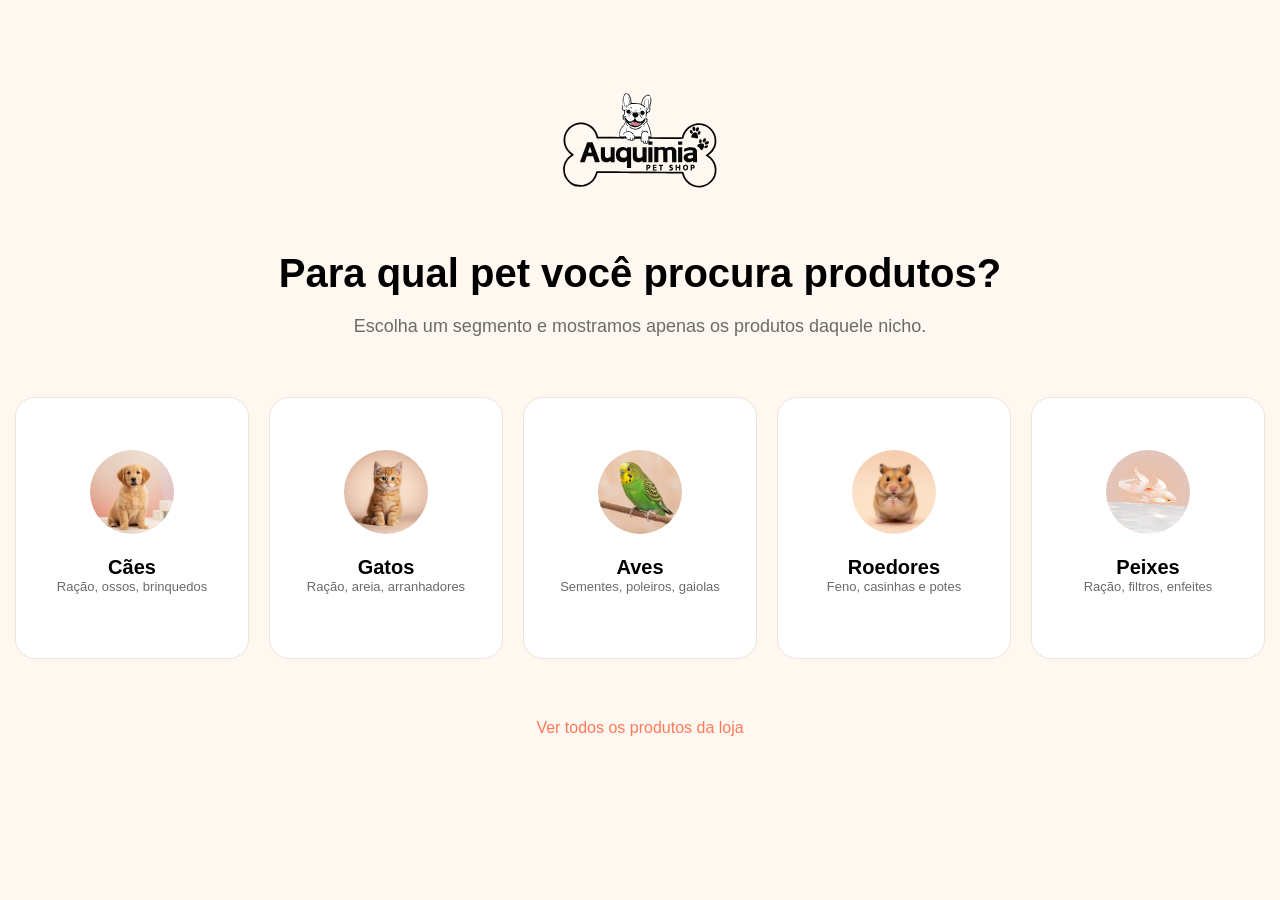
==== index.html @ 4e41d106 "Primeiro commit Pagina inicial de seleção" ====
<!DOCTYPE html>

<html lang="en">
<head>
    <meta charset="UTF-8">
    <meta name="viewport" content="width=device-width, initial-scale=1.0">
    <title>Auquimia - Seleção</title>
    <link rel="stylesheet" href="css/main.css">
    <link rel="stylesheet" href="css/cards.css">
    <link rel="shortcut icon" href="img/paw.svg" type="image/x-icon">
</head>
<body>
    <!-- <p id="header"> </p> -->

    <div class="logo_selc"><img src="img/auquimia-pet-shop.svg" alt=""></div>
    <div class="space20"></div>
    <div class="tituloGrande">Para qual pet você procura produtos?</div>
    <div class="textocinza">Escolha um segmento e mostramos apenas os produtos daquele nicho.</div>
    <div class="space20"></div>
    <div id="cardSelec">
        <div class="card"><img src="img/icones_selec/caes.png" alt="">
        <div>
            <div class="subtitulo">Cães</div>
            <div class="miniText">Ração, ossos, brinquedos</div>
        </div><div class="invzArr">›</div>
        </div>
        <div class="card"><img src="img/icones_selec/gatos.png" alt="">
        <div>
            <div class="subtitulo">Gatos</div>
            <div class="miniText">Ração, areia, arranhadores</div>
        </div><div class="invzArr">›</div>
        </div>
        <div class="card"><img src="img/icones_selec/aves.png" alt="">
        <div>
            <div class="subtitulo">Aves</div>
            <div class="miniText">Sementes, poleiros, gaiolas</div>
        </div><div class="invzArr">›</div>
        </div>
        <div class="card"><img src="img/icones_selec/roedores.png" alt="">
        <div>
            <div class="subtitulo">Roedores</div>
            <div class="miniText">Feno, casinhas e potes</div>
        </div><div class="invzArr">›</div>
        </div>
        <div class="card"><img src="img/icones_selec/peixes.jpg" alt="">
        <div>
            <div class="subtitulo">Peixes</div>
            <div class="miniText">Ração, filtros, enfeites</div>
        </div><div class="invzArr">›</div>
        </div>
    </div>
    <div class="space20"></div>
    <div class="textoOrange">Ver todos os produtos da loja</div>
    <!-- <p id="footer"> </p> -->
    <!-- <script src="js/headerFooter.js"></script> -->
</body>
</html>
---- css/main.css ----
:root{
    --preto:     #141414;
    --coral:     #ff7a59;
    --coralEsc:  #e85c3a;
    --areia:     #fff8f0;
    --branco:    #ffffff;
    --borda:     #ede4da;
    --texto:     #2b2b2b;
    --textoSuav: #6b6b6b;
    --verde:     #2ec4b6;

}
body{
    background-color: var(--areia);
    margin: 0;
    font-family: "Inter", sans-serif;
    display: flex;
    flex-direction: column;
    justify-content: center;
    align-items: center;
    padding: 90px 80px;
    gap: 20px;
    position: relative;
}
.tituloGrande{
    font-size: 40px;
    font-weight: bold;
}
.tituloSecao{
    font-size: 28px;
    font-weight: bold;
}
.subtitulo{
    font-size: 20px;
    font-weight: 600;
}
.textocinza{
    font-size: 18px;
    color: var(--textoSuav);
}
.miniText{
    color: var(--textoSuav);
    font-size: 13px;
}
.textoOrange{
    font-size: 16px;
    color: var(--coral);
}
.logo_selc {
    display: flex;
    justify-content: center;
    
    & img{
        width: 160px;
        height: 101px;
    }
}


.space20{
    height: 20px;
    width:  0px;
}
@font-face {
    font-family: 'sl';
    src: url('/fontes/speedlines.ttf') format('truetype');
    font-weight: normal;
    font-style: normal;
    font-display: swap;
}

#header, #footer {
    margin:0;
    background-color: #898989;
    padding: 25px 0;
    & .logo{
        display: flex;
        align-items: center;
        & img{
            height: 40px;
            };
        padding-left: 20px;
        font-family: 'sl';
        font-size: 50px;
        };
}

#footer{

}
---- css/cards.css ----
#cardSelec{
    display: flex;
    flex-direction: row;
    gap: 20px;
}
body{
    overflow-x: hidden;
}
.card{
    background-color: var(--branco);
    width: 200px;
    height: 224px;
    border-radius: 20px;
    border-style: solid;
    border-color:var(--borda);
    border-width: 1px;
    padding: 12px 16px 24px;
    display: flex;
    flex-direction: column;
    justify-content: center;
    align-items: center;
    gap: 10px;
    flex-shrink: 0;
    & img{
        width: 84px; height: 84px;
        margin-bottom: 12px;
        border-radius: 50%;
    }
    & .subtitulo, .miniText{
        display: flex;
        flex-direction: column;
        justify-content: center;
        align-items: center;
    }
}
.invzArr{
    display: none;
}
@media (max-width: 1255px) {
    #cardSelec{
        width: 90vw;
        flex-direction: row;
        flex-wrap: wrap;
        gap: 12px;
        justify-content:Center;
    }
    #card{
        flex-shrink: 1;
    }
}




@media (max-width: 600px) {
    #cardSelec{
        width: 90vw;
        flex-direction: column;
        gap: 12px;
        justify-content:Center;
    }
    .card{
    width: auto;
    height: 78px;
    border-radius: 16px;
    padding: 12px 0px 12px 16px;
    display: flex;
    flex-direction: row;
    justify-content:left;
    align-items: center;
    gap: 14px;
    flex-shrink: 1;
        & img{
            width: 54px; height: 54px;
            margin-bottom: 12px;
            border-radius: 50%;
        }
    }
    .invzArr{
        display:inline;
        margin-left: auto;
        margin-right: 20px;
        font-size: 24px;
        font-weight: 600;
        color: #C9BFB5;
    }
}
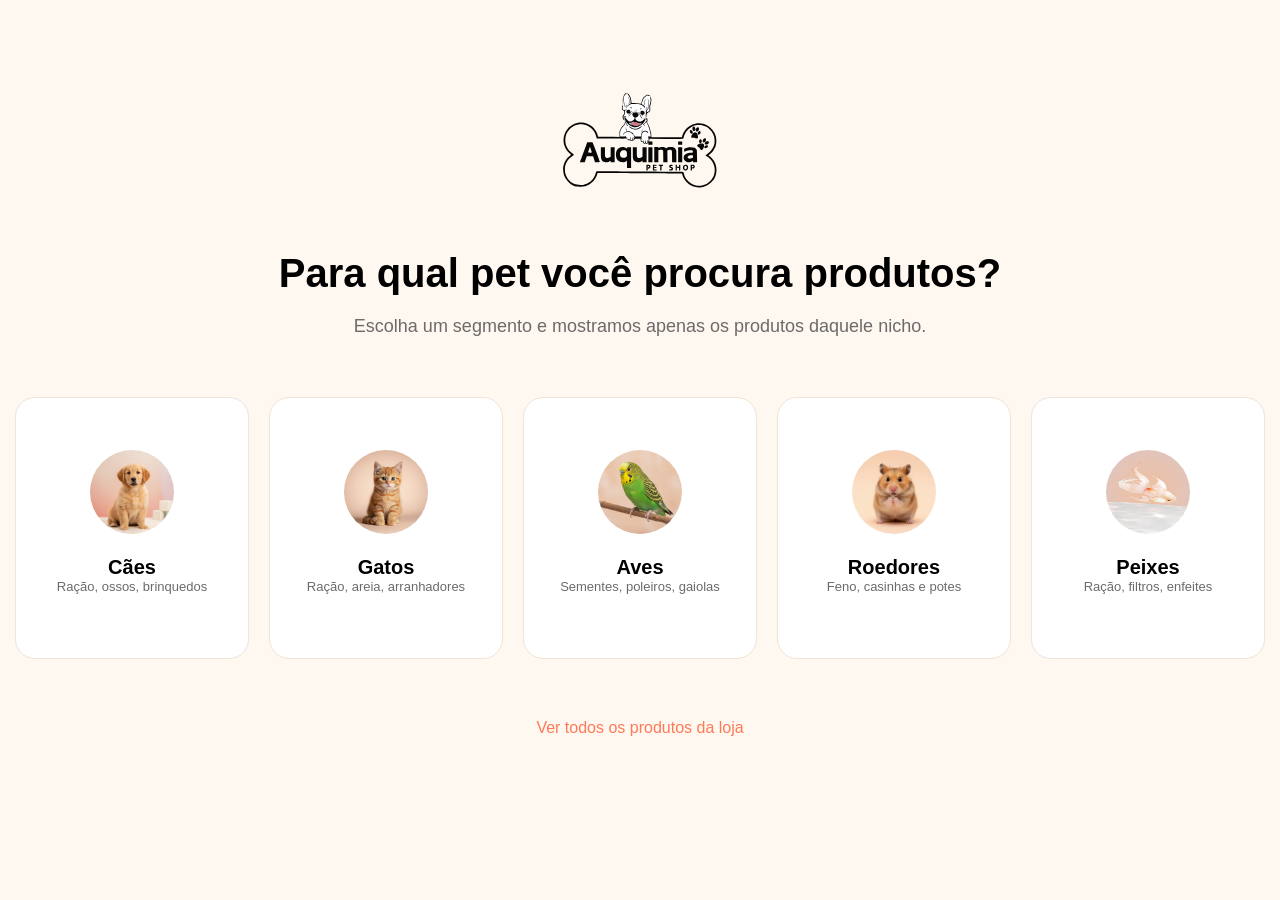
==== commit 651eeb9a: "Javascript para troca de paginas" ====
--- a/index.html
+++ b/index.html
@@ -18,31 +18,31 @@
     <div class="textocinza">Escolha um segmento e mostramos apenas os produtos daquele nicho.</div>
     <div class="space20"></div>
     <div id="cardSelec">
-        <div class="card"><img src="img/icones_selec/caes.png" alt="">
+        <div class="card" onclick="produtos('cao')"><img src="img/icones_selec/caes.png" alt="">
         <div>
             <div class="subtitulo">Cães</div>
             <div class="miniText">Ração, ossos, brinquedos</div>
         </div><div class="invzArr">›</div>
         </div>
-        <div class="card"><img src="img/icones_selec/gatos.png" alt="">
+        <div class="card" onclick="produtos('gato')"><img src="img/icones_selec/gatos.png" alt="">
         <div>
             <div class="subtitulo">Gatos</div>
             <div class="miniText">Ração, areia, arranhadores</div>
         </div><div class="invzArr">›</div>
         </div>
-        <div class="card"><img src="img/icones_selec/aves.png" alt="">
+        <div class="card" onclick="produtos('ave')"><img src="img/icones_selec/aves.png" alt="">
         <div>
             <div class="subtitulo">Aves</div>
             <div class="miniText">Sementes, poleiros, gaiolas</div>
         </div><div class="invzArr">›</div>
         </div>
-        <div class="card"><img src="img/icones_selec/roedores.png" alt="">
+        <div class="card" onclick="produtos('roedor')"><img src="img/icones_selec/roedores.png" alt="">
         <div>
             <div class="subtitulo">Roedores</div>
             <div class="miniText">Feno, casinhas e potes</div>
         </div><div class="invzArr">›</div>
         </div>
-        <div class="card"><img src="img/icones_selec/peixes.jpg" alt="">
+        <div class="card" onclick="produtos('peixe')"><img src="img/icones_selec/peixes.jpg" alt="">
         <div>
             <div class="subtitulo">Peixes</div>
             <div class="miniText">Ração, filtros, enfeites</div>
@@ -50,8 +50,7 @@
         </div>
     </div>
     <div class="space20"></div>
-    <div class="textoOrange">Ver todos os produtos da loja</div>
-    <!-- <p id="footer"> </p> -->
-    <!-- <script src="js/headerFooter.js"></script> -->
+    <div class="textoOrange" onclick="produtos('todos')">Ver todos os produtos da loja</div>
+    <script src="js/prods.js"></script>
 </body>
 </html>
--- a/css/main.css
+++ b/css/main.css
@@ -18,9 +18,7 @@
     flex-direction: column;
     justify-content: center;
     align-items: center;
-    padding: 90px 80px;
-    gap: 20px;
-    position: relative;
+
 }
 .tituloGrande{
     font-size: 40px;
@@ -36,6 +34,11 @@
 }
 .textocinza{
     font-size: 18px;
+    color: var(--textoSuav);
+}
+.txtPqCinz{
+    font-size: 14px;
+    font-weight: 500;
     color: var(--textoSuav);
 }
 .miniText{
@@ -56,35 +59,37 @@
     }
 }
 
-
 .space20{
     height: 20px;
     width:  0px;
 }
-@font-face {
-    font-family: 'sl';
-    src: url('/fontes/speedlines.ttf') format('truetype');
-    font-weight: normal;
-    font-style: normal;
-    font-display: swap;
+
+#header{
+    display: flex;
+    align-items: center;
+    background-color: var(--branco);
+    height: 125px;
+    width: 100%;
+    border-bottom-width: 1px;
+    border-bottom-style: solid;
+    border-bottom-color: var(--borda);
+        & img{
+            padding-left: 80px;
+            height: 79.67px;
+            width: 138.23px;
+        };
+        & #menu{
+            padding-right: 80px;
+            margin-left: auto;
+            display: flex;
+            gap: 32px;
+            & div{
+                float: left;
+            }
+        }
+    
+
 }
-
-#header, #footer {
-    margin:0;
-    background-color: #898989;
-    padding: 25px 0;
-    & .logo{
-        display: flex;
-        align-items: center;
-        & img{
-            height: 40px;
-            };
-        padding-left: 20px;
-        font-family: 'sl';
-        font-size: 50px;
-        };
-}
-
 #footer{
 
 }
--- a/css/cards.css
+++ b/css/cards.css
@@ -6,6 +6,9 @@
 }
 body{
     overflow-x: hidden;
+    padding: 90px 80px;
+    gap: 20px;
+    position: relative;
 }
 .card{
     background-color: var(--branco);
@@ -38,6 +41,16 @@
     display: none;
 }
 @media (max-width: 1255px) {
+    .tituloGrande, .textocinza, .textoOrange{
+        text-align: center;
+    }
+    .textocinza, .textoOrange{
+        width: 90vw;
+    }
+    .tituloGrande{
+        width: 75vw;
+    }
+     /*  */
     #cardSelec{
         width: 90vw;
         flex-direction: row;
@@ -48,12 +61,18 @@
     #card{
         flex-shrink: 1;
     }
+
 }
 
-
-
+@media(max-width: 900px) {
+    .logo_selc > img{
+        width: 320px;
+        height: 202px;
+    }    
+}
 
 @media (max-width: 600px) {
+    
     #cardSelec{
         width: 90vw;
         flex-direction: column;
@@ -85,4 +104,5 @@
         font-weight: 600;
         color: #C9BFB5;
     }
+
 }
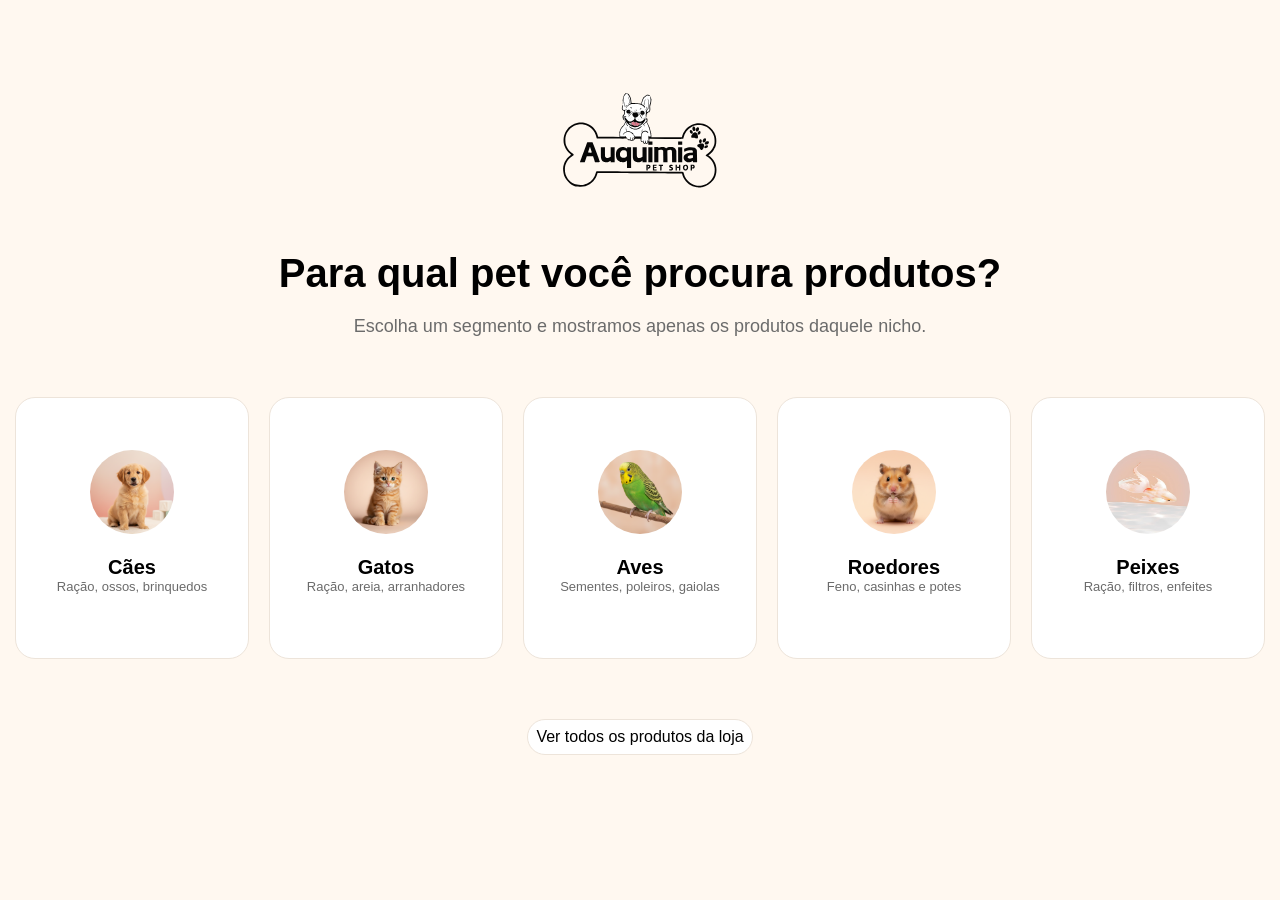
==== commit c80d73d5: "Ajustes a pedido do cliente" ====
--- a/index.html
+++ b/index.html
@@ -10,8 +10,6 @@
     <link rel="shortcut icon" href="img/paw.svg" type="image/x-icon">
 </head>
 <body>
-    <!-- <p id="header"> </p> -->
-
     <div class="logo_selc"><img src="img/auquimia-pet-shop.svg" alt=""></div>
     <div class="space20"></div>
     <div class="tituloGrande">Para qual pet você procura produtos?</div>
@@ -50,7 +48,7 @@
         </div>
     </div>
     <div class="space20"></div>
-    <div class="textoOrange" onclick="produtos('todos')">Ver todos os produtos da loja</div>
+    <div class="textoOrange, btnAllProds" onclick="produtos('todos') " style="cursor: pointer;">Ver todos os produtos da loja</div>
     <script src="js/prods.js"></script>
 </body>
 </html>
--- a/css/main.css
+++ b/css/main.css
@@ -10,7 +10,11 @@
     --verde:     #2ec4b6;
 
 }
+html{
+
+}
 body{
+    overflow-x: hidden;
     background-color: var(--areia);
     margin: 0;
     font-family: "Inter", sans-serif;
@@ -20,8 +24,16 @@
     align-items: center;
 
 }
+.tituloHero{
+    font-size: 44px;
+    font-weight: bold;
+}
 .tituloGrande{
     font-size: 40px;
+    font-weight: bold;
+}
+.tituloMedio{
+    font-size: 32px;
     font-weight: bold;
 }
 .tituloSecao{
@@ -32,8 +44,17 @@
     font-size: 20px;
     font-weight: 600;
 }
+.text16Semibold{
+    font-size: 16px;
+    font-weight: 600;
+    color: var(--preto);
+}
 .textocinza{
     font-size: 18px;
+    color: var(--textoSuav);
+}
+.textoMdcinza{
+    font-size: 16px;
     color: var(--textoSuav);
 }
 .txtPqCinz{
@@ -46,7 +67,21 @@
     font-size: 13px;
 }
 .textoOrange{
-    font-size: 16px;
+    font-size: 18px;
+    font-weight: bold;
+    color: var(--coral);
+}
+/* .textoOrange{
+    font-size: 18px;
+    font-weight: bold;
+    color: var(--preto);
+      text-shadow:
+    1px 1px var(--coral)   ,
+    2px 2px var(--coralEsc);
+} */
+.textoPqOrange{
+    font-size: 11px;
+    font-weight: 500;
     color: var(--coral);
 }
 .logo_selc {
@@ -77,20 +112,35 @@
             padding-left: 80px;
             height: 79.67px;
             width: 138.23px;
+            cursor: pointer;
         };
-        & #menu{
-            padding-right: 80px;
-            margin-left: auto;
-            display: flex;
-            gap: 32px;
-            & div{
-                float: left;
-            }
-        }
-    
 
 }
+#menu{
+    padding-right: 80px;
+    margin-left: auto;
+    display: flex;
+    gap: 32px;
+    & div{
+        float: left;
+    }
+}
 #footer{
-
+    display: flex;
+    inline-size: 100%;
+    box-sizing: border-box;
+    background-color: var(--preto);
+    height: 136px;
+    justify-content: center;
+    align-items: center;
+    & img{
+        width: 116px;
+        height: 72px;
+        margin-left: 32px;
+    }
+    .miniText{
+        margin-right: 32px;
+        margin-left: auto;
+    }
 }
 
--- a/css/cards.css
+++ b/css/cards.css
@@ -11,6 +11,7 @@
     position: relative;
 }
 .card{
+    cursor: pointer;
     background-color: var(--branco);
     width: 200px;
     height: 224px;
@@ -36,9 +37,25 @@
         justify-content: center;
         align-items: center;
     }
+    transition: transform 0.3s ease-in-out; 
+}
+.card:hover{
+    transform: scale(1.1);
 }
 .invzArr{
     display: none;
+}
+.btnAllProds{
+    padding: 8px;
+    background-color: var(--branco);
+    border-style: solid;
+    border-width: 1px;
+    border-color: var(--borda);
+    border-radius: 20px;
+    transition: transform 0.3s ease-in-out; 
+     &:hover{
+        transform: scale(1.1);        
+    }
 }
 @media (max-width: 1255px) {
     .tituloGrande, .textocinza, .textoOrange{
